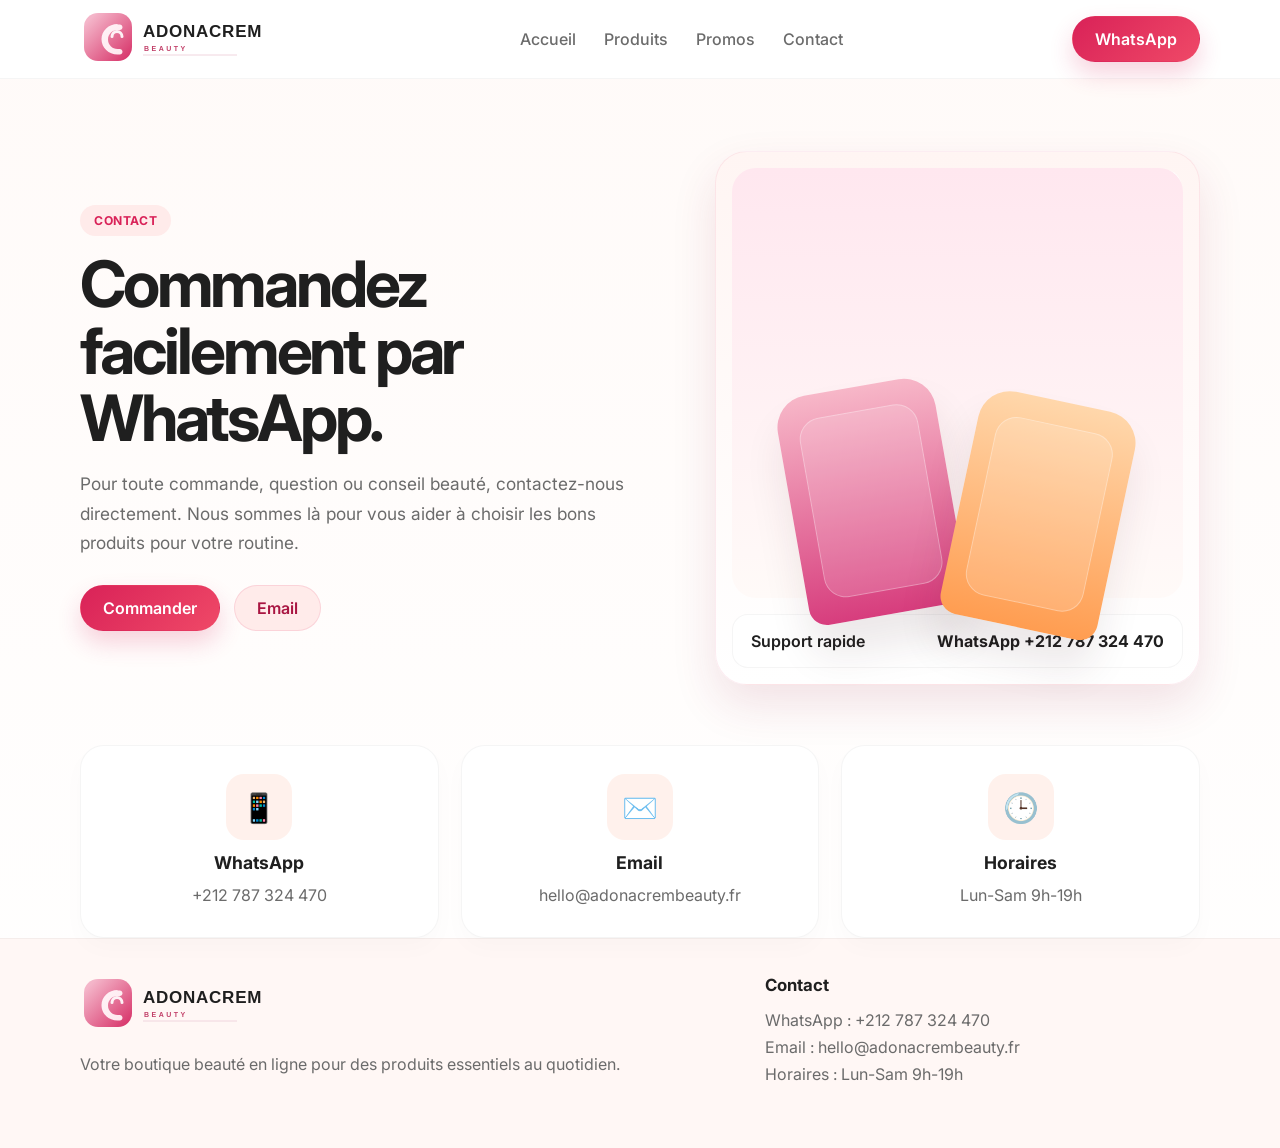
==== contact.html @ 892115cd "Add multi-page storefront structure" ====
<!DOCTYPE html>
<html lang="fr">
  <head>
    <meta charset="UTF-8" />
    <meta name="viewport" content="width=device-width, initial-scale=1.0" />
    <title>Contact | Adonacrem Beauty</title>
    <meta
      name="description"
      content="Contactez Adonacrem Beauty pour commander vos produits de beauté et de soin."
    />
    <link rel="preconnect" href="https://fonts.googleapis.com" />
    <link rel="preconnect" href="https://fonts.gstatic.com" crossorigin />
    <link
      href="https://fonts.googleapis.com/css2?family=Inter:wght@400;500;600;700;800&display=swap"
      rel="stylesheet"
    />
    <link rel="stylesheet" href="styles.css" />
  </head>
  <body data-page="contact">
    <header class="topbar">
      <div class="container nav">
        <a href="index.html" class="brand brand-logo-wrap" aria-label="Accueil" onclick="window.location.reload();">
          <img src="assets/logo-cremzin.svg" alt="Logo Adonacrem" class="brand-logo" />
        </a>
        <nav class="menu">
          <a href="index.html">Accueil</a>
          <a href="produits.html">Produits</a>
          <a href="promos.html">Promos</a>
          <a href="contact.html">Contact</a>
        </nav>
        <a class="btn btn-primary" href="https://wa.me/212787324470?text=Bonjour%2C%20je%20souhaite%20plus%20d%27informations." target="_blank" rel="noreferrer">WhatsApp</a>
      </div>
    </header>

    <main>
      <section class="hero">
        <div class="container hero-grid">
          <div class="hero-copy">
            <p class="eyebrow">Contact</p>
            <h1>Commandez facilement par WhatsApp.</h1>
            <p class="hero-text">
              Pour toute commande, question ou conseil beauté, contactez-nous directement. Nous sommes
              là pour vous aider à choisir les bons produits pour votre routine.
            </p>
            <div class="hero-actions">
              <a class="btn btn-primary" href="https://wa.me/212787324470?text=Bonjour%2C%20je%20souhaite%20une%20commande%20de%20produits%20beaut%C3%A9." target="_blank" rel="noreferrer">Commander</a>
              <a class="btn btn-secondary" href="mailto:hello@adonacrembeauty.fr">Email</a>
            </div>
          </div>

          <div class="hero-card">
            <div class="badge">Disponibilité</div>
            <div class="product-showcase">
              <div class="product-visual visual-one"></div>
              <div class="product-visual visual-two"></div>
            </div>
            <div class="mini-card">
              <span>Support rapide</span>
              <strong>WhatsApp +212 787 324 470</strong>
            </div>
          </div>
        </div>
      </section>

      <section class="features">
        <div class="container features-grid">
          <article>
            <span class="icon">📱</span>
            <h3>WhatsApp</h3>
            <p>+212 787 324 470</p>
          </article>
          <article>
            <span class="icon">✉️</span>
            <h3>Email</h3>
            <p>hello@adonacrembeauty.fr</p>
          </article>
          <article>
            <span class="icon">🕒</span>
            <h3>Horaires</h3>
            <p>Lun-Sam 9h-19h</p>
          </article>
        </div>
      </section>
    </main>

    <footer class="footer" id="contact-footer">
      <div class="container footer-grid">
        <div>
          <div class="brand footer-brand brand-logo-wrap">
            <a href="index.html" aria-label="Accueil" onclick="window.location.reload();">
              <img src="assets/logo-cremzin.svg" alt="Logo Adonacrem" class="brand-logo" />
            </a>
          </div>
          <p>Votre boutique beauté en ligne pour des produits essentiels au quotidien.</p>
        </div>
        <div>
          <h4>Contact</h4>
          <ul>
            <li>WhatsApp : +212 787 324 470</li>
            <li>Email : hello@adonacrembeauty.fr</li>
            <li>Horaires : Lun-Sam 9h-19h</li>
          </ul>
        </div>
      </div>
    </footer>

    <script src="script.js"></script>
  </body>
</html>
---- styles.css ----
:root {
  --bg: #fffaf8;
  --bg-soft: #fff1ec;
  --card: #ffffff;
  --primary: #d92258;
  --primary-dark: #a91542;
  --secondary: #ffebea;
  --text: #1f1f1f;
  --muted: #6b6b6b;
  --line: #f1d5d1;
  --shadow: 0 20px 45px rgba(146, 30, 66, 0.12);
}

* {
  box-sizing: border-box;
}

html {
  scroll-behavior: smooth;
}

body {
  margin: 0;
  font-family: "Inter", sans-serif;
  background: linear-gradient(180deg, #fffaf8 0%, #fff 100%);
  color: var(--text);
}

a {
  text-decoration: none;
  color: inherit;
}

img {
  max-width: 100%;
  display: block;
}

.container {
  width: min(1120px, calc(100% - 32px));
  margin: 0 auto;
}

.topbar {
  position: sticky;
  top: 0;
  z-index: 20;
  background: rgba(255, 255, 255, 0.9);
  backdrop-filter: blur(10px);
  border-bottom: 1px solid rgba(0, 0, 0, 0.04);
}

.nav {
  display: flex;
  align-items: center;
  justify-content: space-between;
  min-height: 78px;
  gap: 16px;
}

.brand {
  display: flex;
  align-items: center;
  gap: 12px;
}

.brand-logo-wrap {
  display: flex;
  align-items: center;
}

.brand-logo {
  display: block;
  width: 210px;
  height: auto;
}

.brand-mark {
  display: flex;
  align-items: center;
  justify-content: center;
  width: 42px;
  height: 42px;
  border-radius: 12px;
  font-weight: 800;
  color: white;
  background: linear-gradient(135deg, #ff7aa8, #d92258);
  box-shadow: var(--shadow);
}

.brand strong,
.brand small {
  display: block;
}

.brand small {
  color: var(--muted);
}

.menu {
  display: flex;
  align-items: center;
  gap: 28px;
  color: var(--muted);
  font-weight: 500;
}

.menu a:hover {
  color: var(--text);
}

.btn {
  display: inline-flex;
  align-items: center;
  justify-content: center;
  min-height: 46px;
  padding: 0 22px;
  border-radius: 999px;
  border: 1px solid transparent;
  font-weight: 600;
  transition: 0.2s ease;
}

.btn:hover {
  transform: translateY(-1px);
}

.btn-primary {
  background: linear-gradient(135deg, var(--primary), #ef4967);
  color: white;
  box-shadow: 0 12px 25px rgba(217, 34, 88, 0.2);
}

.btn-secondary {
  background: var(--secondary);
  color: var(--primary-dark);
  border-color: rgba(217, 34, 88, 0.12);
}

.hero {
  padding: 72px 0 42px;
}

.hero-grid {
  display: grid;
  grid-template-columns: 1.1fr 0.9fr;
  align-items: center;
  gap: 42px;
}

.eyebrow {
  display: inline-block;
  margin: 0 0 14px;
  color: var(--primary);
  background: var(--secondary);
  border-radius: 999px;
  padding: 8px 14px;
  font-weight: 700;
  font-size: 0.76rem;
  letter-spacing: 0.05em;
  text-transform: uppercase;
}

.hero h1 {
  margin: 0;
  font-size: clamp(2.5rem, 5vw, 4.2rem);
  line-height: 1.05;
  letter-spacing: -0.05em;
}

.hero-text {
  color: var(--muted);
  font-size: 1.08rem;
  line-height: 1.7;
  margin: 18px 0 28px;
  max-width: 560px;
}

.hero-actions {
  display: flex;
  align-items: center;
  flex-wrap: wrap;
  gap: 14px;
}

.hero-points {
  list-style: none;
  display: flex;
  flex-wrap: wrap;
  gap: 16px;
  padding: 0;
  margin: 28px 0 0;
  color: var(--muted);
  font-weight: 500;
}

.hero-points li::before {
  content: "✓";
  color: var(--primary);
  margin-right: 8px;
}

.hero-card {
  position: relative;
  padding: 16px;
  background: linear-gradient(180deg, #fff5f3 0%, #ffffff 100%);
  border: 1px solid rgba(217, 34, 88, 0.08);
  border-radius: 32px;
  box-shadow: var(--shadow);
}

.badge {
  position: absolute;
  top: 18px;
  right: 18px;
  background: #fff;
  color: var(--primary);
  border-radius: 999px;
  padding: 8px 12px;
  font-size: 0.75rem;
  font-weight: 700;
}

.product-showcase {
  position: relative;
  min-height: 430px;
  display: flex;
  align-items: end;
  justify-content: center;
  gap: 18px;
  padding-top: 60px;
  background: linear-gradient(180deg, #ffe7ef 0%, #fffaf8 100%);
  border-radius: 24px;
}

.product-visual {
  width: 160px;
  height: 230px;
  border-radius: 32px 32px 18px 18px;
  position: relative;
  box-shadow: 0 30px 40px rgba(68, 31, 44, 0.1);
}

.product-visual::before {
  content: "";
  position: absolute;
  inset: 24px 20px 24px 20px;
  border-radius: 22px;
  background: rgba(255, 255, 255, 0.15);
  border: 1px solid rgba(255, 255, 255, 0.3);
}

.visual-one {
  background: linear-gradient(180deg, #f7b7c8 0%, #d73d7d 100%);
  transform: rotate(-10deg) translateY(18px);
}

.visual-two {
  background: linear-gradient(180deg, #ffd7ab 0%, #ff9d51 100%);
  transform: rotate(12deg) translateY(32px);
}

.mini-card {
  display: flex;
  justify-content: space-between;
  align-items: center;
  margin-top: 16px;
  background: white;
  border: 1px solid rgba(0, 0, 0, 0.04);
  border-radius: 16px;
  padding: 16px 18px;
  font-weight: 600;
}

.features {
  padding: 18px 0 0;
}

.features-grid {
  display: grid;
  grid-template-columns: repeat(3, minmax(0, 1fr));
  gap: 22px;
}

.features article {
  padding: 28px 22px;
  background: white;
  border: 1px solid rgba(0, 0, 0, 0.04);
  border-radius: 24px;
  text-align: center;
  box-shadow: 0 10px 25px rgba(0, 0, 0, 0.02);
}

.features .icon {
  display: inline-flex;
  width: 66px;
  height: 66px;
  align-items: center;
  justify-content: center;
  border-radius: 18px;
  background: var(--bg-soft);
  font-size: 1.8rem;
  margin-bottom: 12px;
}

.features h3 {
  margin: 0 0 10px;
  font-size: 1.1rem;
}

.features p {
  margin: 0;
  color: var(--muted);
  line-height: 1.6;
}

.products {
  padding: 76px 0 90px;
  background: #ffffff;
}

.section-head {
  display: flex;
  flex-direction: column;
  align-items: center;
  text-align: center;
  margin-bottom: 32px;
}

.section-head h2 {
  margin: 0;
  font-size: clamp(2rem, 4vw, 2.8rem);
}

.product-toolbar {
  margin-bottom: 16px;
}

.search-field {
  display: flex;
  flex-direction: column;
  gap: 8px;
  max-width: 420px;
  margin: 0 auto;
}

.search-label {
  font-size: 0.82rem;
  font-weight: 700;
  color: var(--muted);
  letter-spacing: 0.03em;
  text-transform: uppercase;
}

.search-field input {
  width: 100%;
  min-height: 52px;
  padding: 0 18px;
  border-radius: 16px;
  border: 1px solid rgba(217, 34, 88, 0.2);
  background: #fff;
  box-shadow: 0 8px 18px rgba(0, 0, 0, 0.02);
  font: inherit;
  color: var(--text);
}

.search-field input:focus {
  outline: 2px solid rgba(217, 34, 88, 0.2);
  border-color: var(--primary);
}

.product-results {
  margin-bottom: 18px;
}

.product-results p {
  margin: 0;
  text-align: center;
  color: var(--muted);
  font-weight: 600;
}

.product-grid {
  display: grid;
  grid-template-columns: repeat(3, minmax(0, 1fr));
  gap: 24px;
}

.product-empty {
  grid-column: 1 / -1;
  padding: 40px 24px;
  border: 1px dashed rgba(217, 34, 88, 0.25);
  border-radius: 22px;
  background: #fff8f8;
  text-align: center;
  color: var(--muted);
  font-weight: 600;
}

.product-card {
  background: #ffffff;
  border: 1px solid rgba(0, 0, 0, 0.04);
  border-radius: 28px;
  overflow: hidden;
  box-shadow: 0 10px 25px rgba(0, 0, 0, 0.02);
}

.product-image {
  position: relative;
  height: 240px;
  display: flex;
  align-items: center;
  justify-content: center;
  overflow: hidden;
  padding: 12px;
  background: #ffffff;
}

.product-image img {
  position: relative;
  z-index: 1;
  display: block;
  width: auto;
  max-width: 100%;
  height: 100%;
  max-height: 100%;
  object-fit: contain;
  object-position: center;
  margin: 0 auto;
}

.product-image::after {
  content: "";
  position: absolute;
  inset: 18px;
  border-radius: 22px;
  background: rgba(255, 255, 255, 0.12);
  border: 1px solid rgba(255, 255, 255, 0.25);
  pointer-events: none;
}

.product-card:nth-child(1) .product-image { background: #ffffff; }
.product-card:nth-child(2) .product-image { background: #ffffff; }
.product-card:nth-child(3) .product-image { background: #ffffff; }
.product-card:nth-child(4) .product-image { background: #ffffff; }
.product-card:nth-child(5) .product-image { background: #ffffff; }
.product-card:nth-child(6) .product-image { background: #ffffff; }

.product-info {
  padding: 20px 18px 18px;
}

.product-meta {
  display: flex;
  justify-content: space-between;
  align-items: center;
  gap: 12px;
}

.tag {
  background: var(--bg-soft);
  color: var(--primary-dark);
  border-radius: 999px;
  padding: 7px 10px;
  font-size: 0.72rem;
  font-weight: 700;
}

.price {
  font-size: 1.35rem;
  font-weight: 800;
}

.product-info h3 {
  margin: 14px 0 8px;
  font-size: 1.2rem;
}

.product-info p {
  margin: 0 0 18px;
  color: var(--muted);
  line-height: 1.6;
}

.product-actions {
  display: flex;
  align-items: center;
  justify-content: space-between;
  gap: 12px;
}

.order-btn {
  appearance: none;
  border: 0;
  width: 100%;
  background: linear-gradient(135deg, var(--primary), #ef4967);
  color: white;
  font-weight: 700;
  min-height: 46px;
  border-radius: 12px;
  cursor: pointer;
  transition: transform 0.2s ease;
}

.order-btn:hover {
  transform: translateY(-1px);
}

.product-modal {
  position: fixed;
  inset: 0;
  display: flex;
  align-items: center;
  justify-content: center;
  padding: 24px;
  opacity: 0;
  pointer-events: none;
  transition: opacity 0.2s ease;
  z-index: 80;
}

.product-modal.show {
  opacity: 1;
  pointer-events: auto;
}

.product-modal-backdrop {
  position: absolute;
  inset: 0;
  background: rgba(30, 25, 27, 0.62);
}

.product-modal-panel {
  position: relative;
  z-index: 1;
  width: min(900px, 100%);
  background: white;
  border-radius: 30px;
  padding: 24px;
  box-shadow: 0 25px 60px rgba(0, 0, 0, 0.2);
}

.product-modal-close {
  position: absolute;
  top: 16px;
  right: 16px;
  width: 36px;
  height: 36px;
  border: 0;
  border-radius: 50%;
  background: #f8ecef;
  color: var(--primary-dark);
  font-size: 1.8rem;
  line-height: 1;
  cursor: pointer;
}

.product-modal-content {
  display: grid;
  grid-template-columns: 1fr 1fr;
  gap: 28px;
  align-items: center;
}

.product-modal-image-wrap {
  background: linear-gradient(135deg, #f9f1ef, #f7e9ea);
  border-radius: 24px;
  padding: 18px;
  min-height: 420px;
  display: flex;
  align-items: center;
  justify-content: center;
}

.product-modal-image-wrap img {
  width: 100%;
  height: 100%;
  max-height: 420px;
  object-fit: contain;
  display: block;
}

.product-modal-body {
  padding: 8px 0;
}

.product-modal-body .tag {
  display: inline-block;
  margin-bottom: 12px;
}

.product-modal-body h3 {
  margin: 0 0 12px;
  font-size: clamp(1.6rem, 2vw, 2.2rem);
}

.product-modal-body p {
  margin: 0 0 18px;
  color: var(--muted);
  line-height: 1.7;
}

.product-modal-price {
  font-size: 2rem;
  font-weight: 800;
  color: var(--primary-dark);
  margin-bottom: 18px;
}

.product-modal-actions .order-btn {
  width: auto;
  min-width: 220px;
}

.footer {
  background: #fff7f5;
  border-top: 1px solid rgba(0, 0, 0, 0.04);
  padding: 36px 0 54px;
}

.footer-grid {
  display: grid;
  grid-template-columns: 1.2fr 0.8fr;
  gap: 32px;
  align-items: start;
}

.footer-brand {
  margin-bottom: 14px;
}

.footer p,
.footer li {
  color: var(--muted);
  line-height: 1.7;
}

.footer h4 {
  margin: 0 0 12px;
  font-size: 1.05rem;
}

.footer ul {
  list-style: none;
  margin: 0;
  padding: 0;
}

@media (max-width: 900px) {
  .hero-grid,
  .product-grid,
  .features-grid,
  .footer-grid {
    grid-template-columns: 1fr;
  }

  .menu {
    display: none;
  }
}

@media (max-width: 560px) {
  .hero {
    padding-top: 52px;
  }

  .hero-actions {
    flex-direction: column;
    align-items: stretch;
  }

  .btn {
    width: 100%;
  }
}
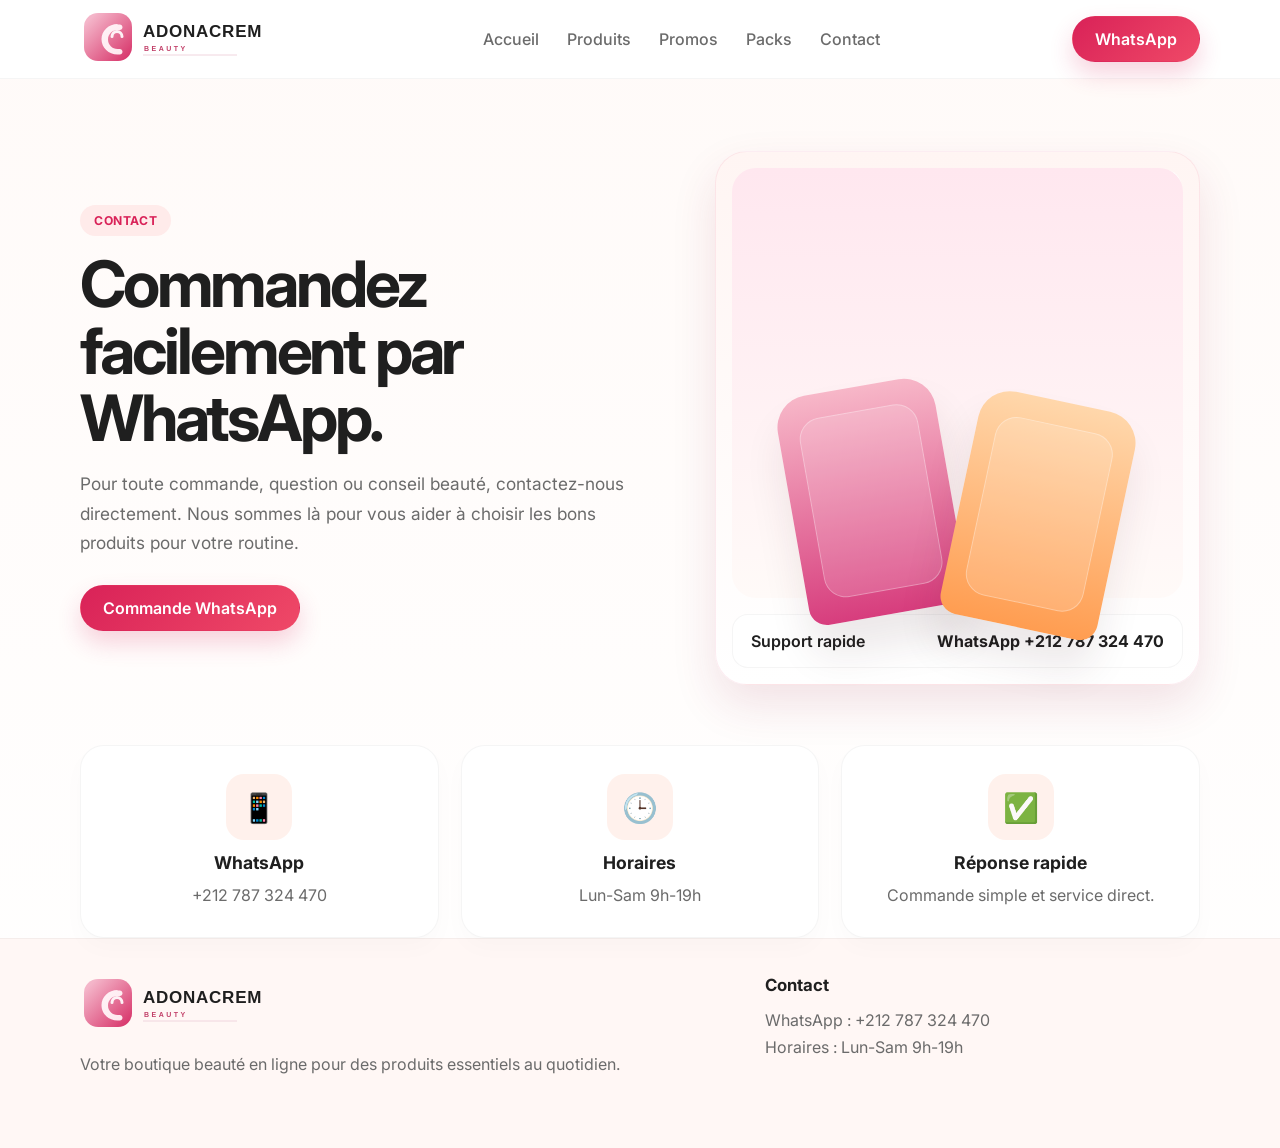
==== commit 78bf129d: "Add packs page with WhatsApp ordering and navigation" ====
--- a/contact.html
+++ b/contact.html
@@ -3,107 +3,41 @@
   <head>
     <meta charset="UTF-8" />
     <meta name="viewport" content="width=device-width, initial-scale=1.0" />
-    <title>Contact | Adonacrem Beauty</title>
-    <meta
-      name="description"
-      content="Contactez Adonacrem Beauty pour commander vos produits de beauté et de soin."
-    />
-    <link rel="preconnect" href="https://fonts.googleapis.com" />
-    <link rel="preconnect" href="https://fonts.gstatic.com" crossorigin />
-    <link
-      href="https://fonts.googleapis.com/css2?family=Inter:wght@400;500;600;700;800&display=swap"
-      rel="stylesheet"
-    />
-    <link rel="stylesheet" href="styles.css" />
+    <title>Contact et commandes WhatsApp | Adonacrem Beauty Maroc</title>
+    <meta name="description" content="Contactez Adonacrem Beauty pour vos commandes et conseils beauté sur WhatsApp : +212 787 324 470." />
+    <link rel="canonical" href="https://adonacrem.netlify.app/contact.html" />
+    <meta property="og:type" content="website" /><meta property="og:locale" content="fr_MA" /><meta property="og:site_name" content="Adonacrem Beauty" />
+    <meta property="og:title" content="Contact et commandes WhatsApp | Adonacrem Beauty Maroc" />
+    <meta property="og:description" content="Pour vos commandes et conseils beauté, contactez Adonacrem Beauty par WhatsApp." />
+    <meta property="og:url" content="https://adonacrem.netlify.app/contact.html" /><meta property="og:image" content="https://adonacrem.netlify.app/assets/logo-cremzin.svg" /><meta property="og:image:alt" content="Adonacrem Beauty" />
+    <meta name="twitter:card" content="summary" /><meta name="twitter:title" content="Contact Adonacrem Beauty Maroc" /><meta name="twitter:description" content="Contactez-nous pour vos commandes et conseils beauté." />
+    <link rel="preconnect" href="https://fonts.googleapis.com" /><link rel="preconnect" href="https://fonts.gstatic.com" crossorigin />
+    <link href="https://fonts.googleapis.com/css2?family=Inter:wght@400;500;600;700;800&display=swap" rel="stylesheet" /><link rel="stylesheet" href="styles.css" />
   </head>
   <body data-page="contact">
-    <header class="topbar">
-      <div class="container nav">
-        <a href="index.html" class="brand brand-logo-wrap" aria-label="Accueil" onclick="window.location.reload();">
-          <img src="assets/logo-cremzin.svg" alt="Logo Adonacrem" class="brand-logo" />
-        </a>
-        <nav class="menu">
-          <a href="index.html">Accueil</a>
-          <a href="produits.html">Produits</a>
-          <a href="promos.html">Promos</a>
-          <a href="contact.html">Contact</a>
-        </nav>
-        <a class="btn btn-primary" href="https://wa.me/212787324470?text=Bonjour%2C%20je%20souhaite%20plus%20d%27informations." target="_blank" rel="noreferrer">WhatsApp</a>
-      </div>
-    </header>
-
+    <header class="topbar"><div class="container nav">
+      <a href="index.html" class="brand brand-logo-wrap" aria-label="Accueil"><img src="assets/logo-cremzin.svg" alt="Logo Adonacrem" class="brand-logo" /></a>
+      <nav class="menu"><a href="index.html">Accueil</a><a href="produits.html">Produits</a><a href="promos.html">Promos</a><a href="packs.html">Packs</a><a href="contact.html">Contact</a></nav>
+      <a class="btn btn-primary" href="https://wa.me/212787324470?text=Bonjour%2C%20je%20souhaite%20plus%20d%27informations." target="_blank" rel="noreferrer">WhatsApp</a>
+    </div></header>
     <main>
-      <section class="hero">
-        <div class="container hero-grid">
-          <div class="hero-copy">
-            <p class="eyebrow">Contact</p>
-            <h1>Commandez facilement par WhatsApp.</h1>
-            <p class="hero-text">
-              Pour toute commande, question ou conseil beauté, contactez-nous directement. Nous sommes
-              là pour vous aider à choisir les bons produits pour votre routine.
-            </p>
-            <div class="hero-actions">
-              <a class="btn btn-primary" href="https://wa.me/212787324470?text=Bonjour%2C%20je%20souhaite%20une%20commande%20de%20produits%20beaut%C3%A9." target="_blank" rel="noreferrer">Commander</a>
-              <a class="btn btn-secondary" href="mailto:hello@adonacrembeauty.fr">Email</a>
-            </div>
-          </div>
-
-          <div class="hero-card">
-            <div class="badge">Disponibilité</div>
-            <div class="product-showcase">
-              <div class="product-visual visual-one"></div>
-              <div class="product-visual visual-two"></div>
-            </div>
-            <div class="mini-card">
-              <span>Support rapide</span>
-              <strong>WhatsApp +212 787 324 470</strong>
-            </div>
-          </div>
+      <section class="hero"><div class="container hero-grid">
+        <div class="hero-copy"><p class="eyebrow">Contact</p><h1>Commandez facilement par WhatsApp.</h1>
+          <p class="hero-text">Pour toute commande, question ou conseil beauté, contactez-nous directement. Nous sommes là pour vous aider à choisir les bons produits pour votre routine.</p>
+          <div class="hero-actions"><a class="btn btn-primary" href="https://wa.me/212787324470?text=Bonjour%2C%20je%20souhaite%20une%20commande%20de%20produits%20beaut%C3%A9." target="_blank" rel="noreferrer">Commande WhatsApp</a></div>
         </div>
-      </section>
-
-      <section class="features">
-        <div class="container features-grid">
-          <article>
-            <span class="icon">📱</span>
-            <h3>WhatsApp</h3>
-            <p>+212 787 324 470</p>
-          </article>
-          <article>
-            <span class="icon">✉️</span>
-            <h3>Email</h3>
-            <p>hello@adonacrembeauty.fr</p>
-          </article>
-          <article>
-            <span class="icon">🕒</span>
-            <h3>Horaires</h3>
-            <p>Lun-Sam 9h-19h</p>
-          </article>
-        </div>
-      </section>
+        <div class="hero-card"><div class="badge">Disponibilité</div><div class="product-showcase"><div class="product-visual visual-one"></div><div class="product-visual visual-two"></div></div><div class="mini-card"><span>Support rapide</span><strong>WhatsApp +212 787 324 470</strong></div></div>
+      </div></section>
+      <section class="features"><div class="container features-grid">
+        <article><span class="icon">📱</span><h3>WhatsApp</h3><p>+212 787 324 470</p></article>
+        <article><span class="icon">🕒</span><h3>Horaires</h3><p>Lun-Sam 9h-19h</p></article>
+        <article><span class="icon">✅</span><h3>Réponse rapide</h3><p>Commande simple et service direct.</p></article>
+      </div></section>
     </main>
-
-    <footer class="footer" id="contact-footer">
-      <div class="container footer-grid">
-        <div>
-          <div class="brand footer-brand brand-logo-wrap">
-            <a href="index.html" aria-label="Accueil" onclick="window.location.reload();">
-              <img src="assets/logo-cremzin.svg" alt="Logo Adonacrem" class="brand-logo" />
-            </a>
-          </div>
-          <p>Votre boutique beauté en ligne pour des produits essentiels au quotidien.</p>
-        </div>
-        <div>
-          <h4>Contact</h4>
-          <ul>
-            <li>WhatsApp : +212 787 324 470</li>
-            <li>Email : hello@adonacrembeauty.fr</li>
-            <li>Horaires : Lun-Sam 9h-19h</li>
-          </ul>
-        </div>
-      </div>
-    </footer>
-
+    <footer class="footer" id="contact-footer"><div class="container footer-grid">
+      <div><div class="brand footer-brand brand-logo-wrap"><a href="index.html" aria-label="Accueil"><img src="assets/logo-cremzin.svg" alt="Logo Adonacrem" class="brand-logo" /></a></div><p>Votre boutique beauté en ligne pour des produits essentiels au quotidien.</p></div>
+      <div><h4>Contact</h4><ul><li>WhatsApp : +212 787 324 470</li><li>Horaires : Lun-Sam 9h-19h</li></ul></div>
+    </div></footer>
     <script src="script.js"></script>
   </body>
 </html>
--- a/styles.css
+++ b/styles.css
@@ -327,6 +327,7 @@
   margin-bottom: 32px;
 }
 
+.section-head h1,
 .section-head h2 {
   margin: 0;
   font-size: clamp(2rem, 4vw, 2.8rem);
@@ -429,6 +430,26 @@
   margin: 0 auto;
 }
 
+.product-stock-badge {
+  position: absolute;
+  z-index: 2;
+  top: 16px;
+  left: 16px;
+  padding: 7px 10px;
+  border-radius: 999px;
+  color: #fff;
+  font-size: 0.72rem;
+  font-weight: 700;
+}
+
+.product-stock-badge.is-in-stock {
+  background: #23804a;
+}
+
+.product-stock-badge.is-on-order {
+  background: #9a5700;
+}
+
 .product-image::after {
   content: "";
   position: absolute;
@@ -480,6 +501,13 @@
   margin: 0 0 18px;
   color: var(--muted);
   line-height: 1.6;
+}
+
+.product-info .product-stock-details {
+  margin-top: -10px;
+  color: var(--primary-dark);
+  font-size: 0.82rem;
+  font-weight: 700;
 }
 
 .product-actions {
@@ -648,18 +676,151 @@
 
 @media (max-width: 900px) {
   .hero-grid,
-  .product-grid,
   .features-grid,
   .footer-grid {
     grid-template-columns: 1fr;
   }
 
+  .product-grid {
+    grid-template-columns: repeat(2, minmax(0, 1fr));
+  }
+
+  .nav {
+    flex-wrap: wrap;
+    min-height: 0;
+    padding: 12px 0;
+  }
+
   .menu {
+    display: flex;
+    order: 3;
+    flex-basis: 100%;
+    justify-content: space-between;
+    gap: 16px;
+  }
+
+  .nav > .btn {
+    flex: 0 0 auto;
+  }
+
+  .product-modal-content {
+    grid-template-columns: 1fr;
+    gap: 16px;
+  }
+
+  .product-modal-image-wrap {
+    min-height: 180px;
+    max-height: 200px;
+  }
+
+  .product-modal-image-wrap img {
+    max-height: 160px;
+  }
+}
+
+@media (max-width: 560px) {
+  .nav {
+    display: grid;
+    grid-template-columns: minmax(0, 1fr) auto;
+    gap: 8px 12px;
+    padding: 10px 0 6px;
+  }
+
+  .nav > .brand {
+    grid-column: 1;
+    grid-row: 1;
+  }
+
+  .brand-logo {
+    width: min(170px, 42vw);
+  }
+
+  .nav > .btn {
+    grid-column: 2;
+    grid-row: 1;
+    width: auto;
+    min-height: 42px;
+    padding: 0 16px;
+    font-size: 0.9rem;
+  }
+
+  .menu {
+    grid-column: 1 / -1;
+    grid-row: 2;
+    order: 0;
+    width: 100%;
+    flex-basis: auto;
+    justify-content: space-between;
+    gap: 18px;
+    overflow-x: auto;
+    padding: 2px 0 6px;
+    scrollbar-width: none;
+  }
+
+  .menu::-webkit-scrollbar {
     display: none;
   }
-}
-
-@media (max-width: 560px) {
+
+  .menu a {
+    display: flex;
+    align-items: center;
+    min-height: 36px;
+    flex: 0 0 auto;
+    font-size: 0.9rem;
+  }
+
+  .product-grid {
+    grid-template-columns: 1fr;
+    gap: 18px;
+  }
+
+  .product-image {
+    height: 190px;
+  }
+
+  .product-info {
+    padding: 18px 16px 16px;
+  }
+
+  .product-modal {
+    padding: 12px;
+  }
+
+  .product-modal-panel {
+    max-height: calc(100vh - 24px);
+    overflow-y: auto;
+    border-radius: 20px;
+    padding: 18px;
+  }
+
+  .product-modal-content {
+    gap: 12px;
+  }
+
+  .product-modal-image-wrap {
+    min-height: 140px;
+    max-height: 160px;
+    border-radius: 16px;
+    padding: 12px;
+  }
+
+  .product-modal-image-wrap img {
+    max-height: 136px;
+  }
+
+  .product-modal-body {
+    padding: 0;
+  }
+
+  .product-modal-price {
+    font-size: 1.7rem;
+  }
+
+  .product-modal-actions .order-btn {
+    width: 100%;
+    min-width: 0;
+  }
+
   .hero {
     padding-top: 52px;
   }
